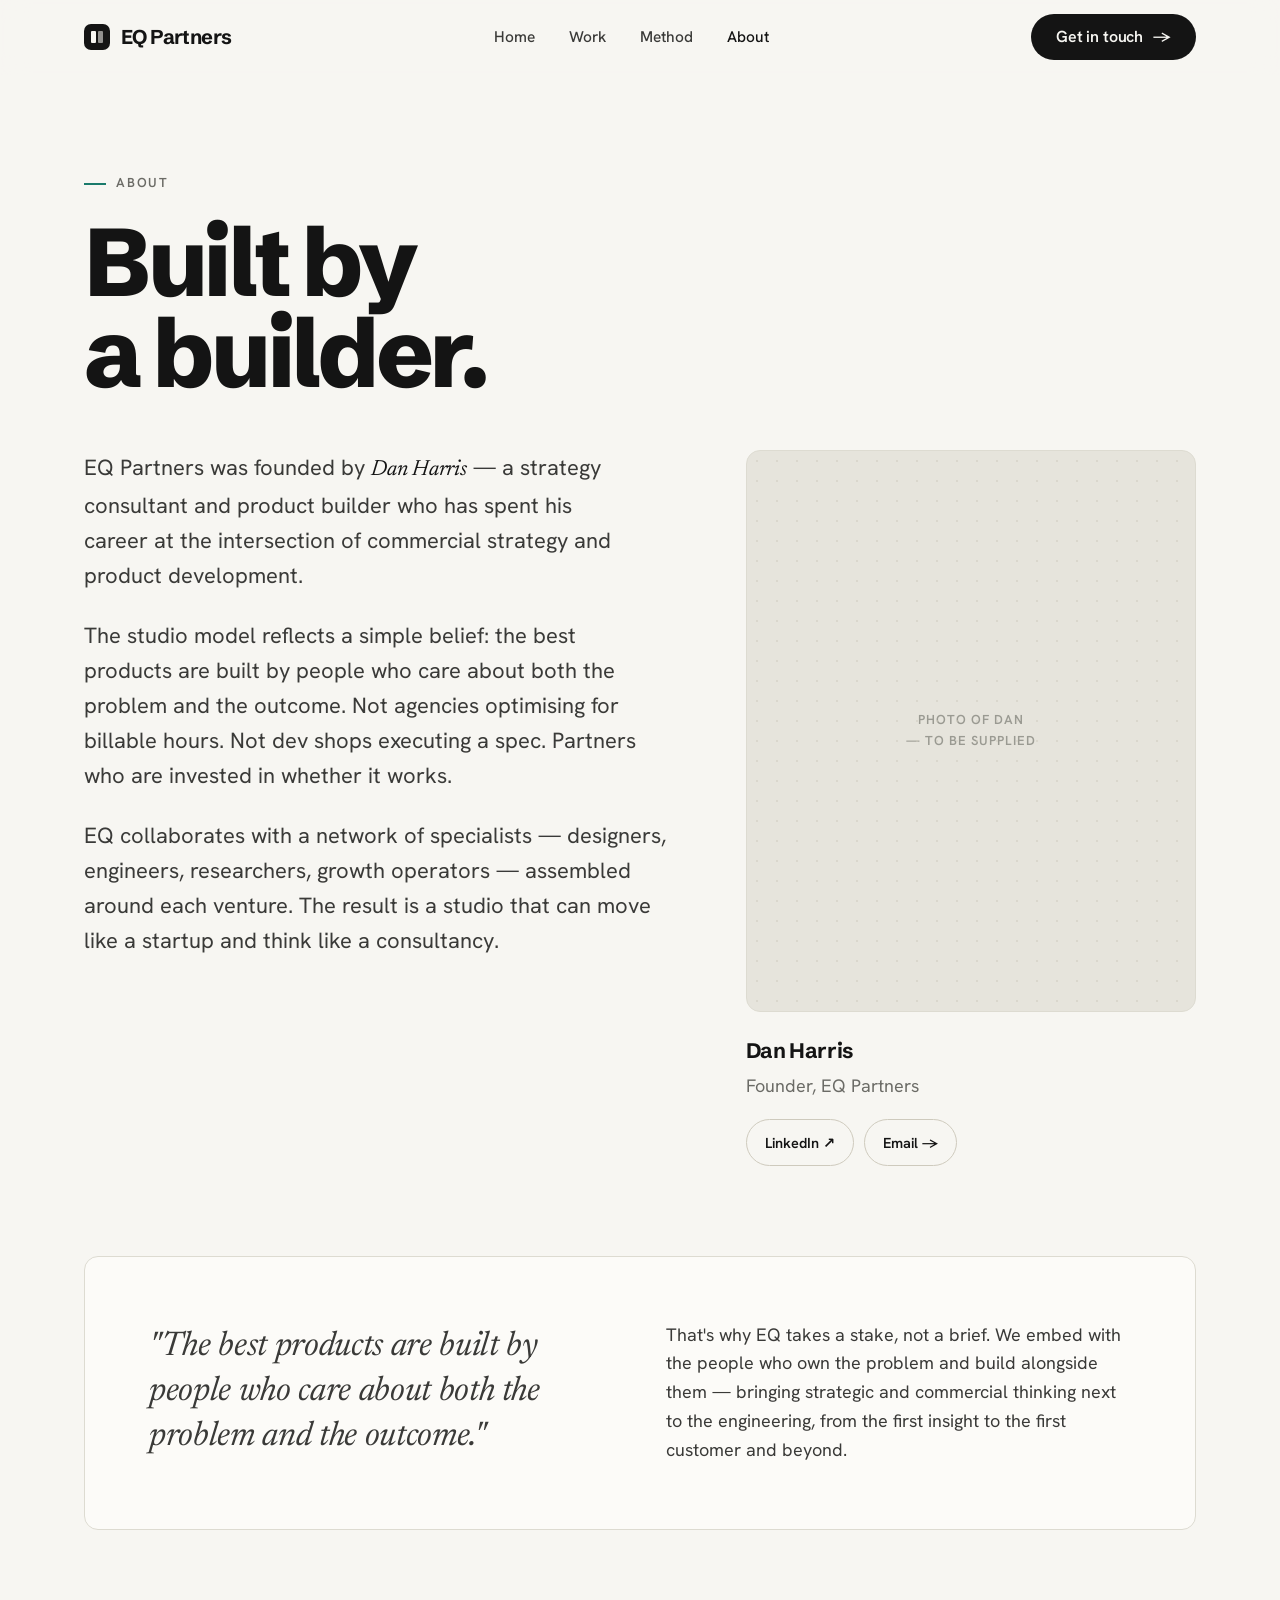
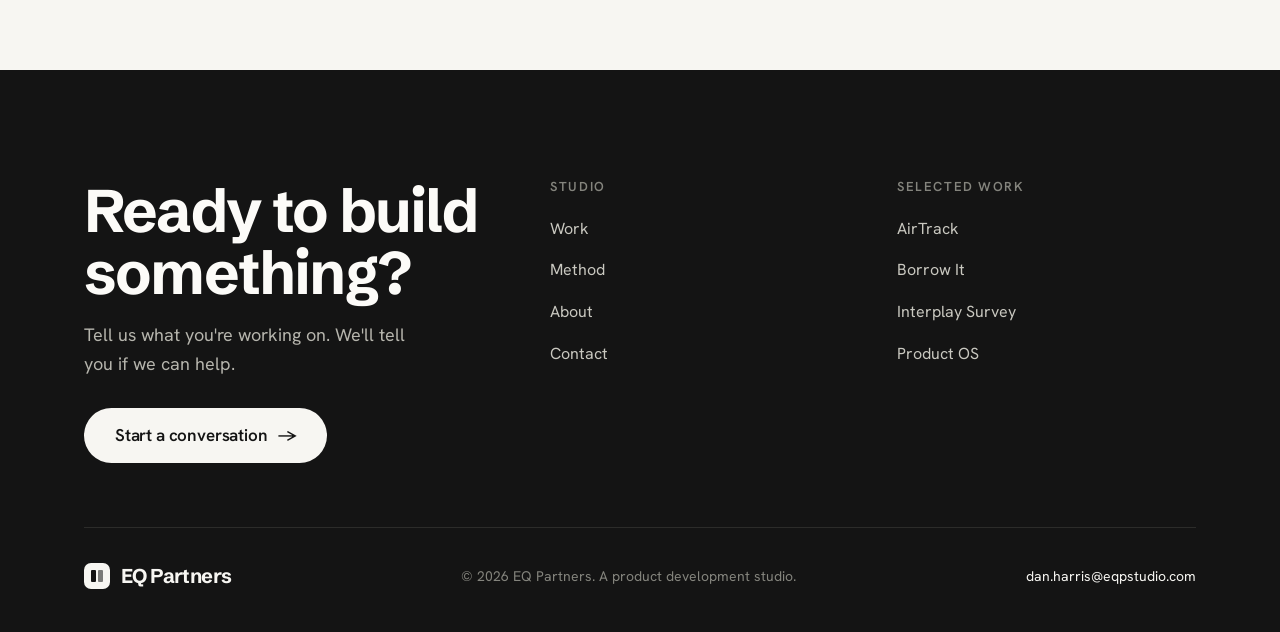
==== EQ Partners/about.html @ 7485a182 "Initial commit: EQ Partners website Co-Authored-By: Claude Sonnet 4.6 <noreply@anthropic.com>" ====
<!DOCTYPE html>
<html lang="en">
<head>
<meta charset="UTF-8" />
<meta name="viewport" content="width=device-width, initial-scale=1.0" />
<title>About — EQ Partners</title>
<meta name="description" content="EQ Partners was founded by Dan Harris — a strategy consultant and product builder working at the intersection of commercial strategy and product development." />
<link rel="preconnect" href="https://fonts.googleapis.com" />
<link rel="preconnect" href="https://fonts.gstatic.com" crossorigin />
<link href="https://fonts.googleapis.com/css2?family=Schibsted+Grotesk:wght@400;500;600;700;800&family=Hanken+Grotesk:wght@400;500;600;700&family=Newsreader:ital,opsz,wght@1,6..72,400;1,6..72,500&display=swap" rel="stylesheet" />
<link rel="stylesheet" href="styles.css" />
<style>
.page-hero { padding-top: clamp(48px, 7vw, 92px); padding-bottom: clamp(36px, 4vw, 52px); }
.page-hero h1 { font-size: clamp(44px, 7.5vw, 96px); font-weight: 800; letter-spacing: -0.045em; line-height: .95; margin-top: 22px; max-width: 12ch; }

.about-grid { display: grid; grid-template-columns: 1.3fr 1fr; gap: clamp(40px, 6vw, 80px); align-items: start; }
.about-copy p { font-size: clamp(19px, 2.1vw, 22px); color: var(--ink-2); line-height: 1.6; margin-bottom: 24px; max-width: 58ch; }
.about-copy p .serif-em { color: var(--ink); }
.about-copy p:last-child { margin-bottom: 0; }

.dan-card { position: sticky; top: 100px; }
.dan-photo { aspect-ratio: 4/5; border-radius: var(--radius); background: var(--paper-3); border: 1px solid var(--line); position: relative; overflow: hidden; display: grid; place-items: center; }
.dan-photo .ph { color: var(--ink-4); font-size: 13px; letter-spacing: .08em; text-transform: uppercase; font-weight: 600; text-align: center; }
.dan-photo::before { content:""; position:absolute; inset:0; background-image: radial-gradient(var(--line-2) 1.2px, transparent 1.3px); background-size: 20px 20px; opacity: .5; }
.dan-name { font-family: var(--display); font-weight: 700; font-size: 21px; letter-spacing: -0.02em; margin-top: 22px; }
.dan-role { color: var(--ink-3); margin-top: 4px; }
.dan-links { display: flex; gap: 10px; margin-top: 18px; }
.dan-links a { display: inline-flex; align-items: center; gap: 8px; padding: 11px 18px; border-radius: 100px; border: 1.5px solid var(--line-2); font-weight: 600; font-size: 14.5px; transition: .2s; }
.dan-links a:hover { border-color: var(--ink); }

.belief { background: var(--white); border: 1px solid var(--line); border-radius: var(--radius); padding: clamp(36px, 5vw, 64px); display: grid; grid-template-columns: 1fr 1fr; gap: clamp(24px,4vw,56px); align-items: center; }
.belief .q { font-family: var(--serif); font-style: italic; font-weight: 400; font-size: clamp(24px, 3.2vw, 34px); line-height: 1.32; letter-spacing: -0.01em; }
.belief p { color: var(--ink-2); font-size: 18px; line-height: 1.6; }
@media (max-width: 860px) {
  .about-grid { grid-template-columns: 1fr; }
  .dan-card { position: static; }
  .dan-photo { max-width: 360px; }
  .belief { grid-template-columns: 1fr; }
}
</style>
</head>
<body>

<header class="site-header">
  <nav class="nav wrap">
    <a class="brand" href="index.html" aria-label="EQ Partners home"><span class="mark" aria-hidden="true"></span> EQ Partners</a>
    <div class="nav-links">
      <a class="navitem" href="index.html">Home</a>
      <a class="navitem" href="work.html">Work</a>
      <a class="navitem" href="method.html">Method</a>
      <a class="navitem active" href="about.html">About</a>
    </div>
    <div class="nav-right">
      <a class="btn btn-primary" href="contact.html">Get in touch <span class="arrow">→</span></a>
      <button class="nav-toggle" aria-label="Toggle menu"><span></span></button>
    </div>
  </nav>
</header>

<main data-screen-label="About">

<section class="page-hero wrap">
  <span class="eyebrow reveal">About</span>
  <h1 class="reveal" data-delay="1">Built by a builder.</h1>
</section>

<section class="wrap" style="padding-bottom: clamp(56px,7vw,96px)">
  <div class="about-grid">
    <div class="about-copy reveal">
      <p>EQ Partners was founded by <span class="serif-em">Dan Harris</span> — a strategy consultant and product builder who has spent his career at the intersection of commercial strategy and product development.</p>
      <p>The studio model reflects a simple belief: the best products are built by people who care about both the problem and the outcome. Not agencies optimising for billable hours. Not dev shops executing a spec. Partners who are invested in whether it works.</p>
      <p>EQ collaborates with a network of specialists — designers, engineers, researchers, growth operators — assembled around each venture. The result is a studio that can move like a startup and think like a consultancy.</p>
    </div>

    <aside class="dan-card reveal" data-delay="1">
      <div class="dan-photo"><span class="ph">Photo of Dan<br />— to be supplied</span></div>
      <div class="dan-name">Dan Harris</div>
      <div class="dan-role">Founder, EQ Partners</div>
      <div class="dan-links">
        <a href="#" aria-label="Dan Harris on LinkedIn">LinkedIn ↗</a>
        <a href="mailto:dan.harris@eqpstudio.com">Email →</a>
      </div>
    </aside>
  </div>
</section>

<section class="section wrap" style="padding-top:0">
  <div class="belief reveal">
    <p class="q">"The best products are built by people who care about both the problem and the outcome."</p>
    <p>That's why EQ takes a stake, not a brief. We embed with the people who own the problem and build alongside them — bringing strategic and commercial thinking next to the engineering, from the first insight to the first customer and beyond.</p>
  </div>
</section>

</main>

<footer class="site-footer">
  <div class="wrap">
    <div class="footer-top">
      <div class="footer-cta">
        <h2>Ready to build something?</h2>
        <p>Tell us what you're working on. We'll tell you if we can help.</p>
        <a class="btn btn-primary btn-lg" href="contact.html">Start a conversation <span class="arrow">→</span></a>
      </div>
      <div class="footer-col">
        <h4>Studio</h4>
        <ul>
          <li><a href="work.html">Work</a></li>
          <li><a href="method.html">Method</a></li>
          <li><a href="about.html">About</a></li>
          <li><a href="contact.html">Contact</a></li>
        </ul>
      </div>
      <div class="footer-col">
        <h4>Selected work</h4>
        <ul>
          <li><a href="airtrack.html">AirTrack</a></li>
          <li><a href="work.html">Borrow It</a></li>
          <li><a href="work.html">Interplay Survey</a></li>
          <li><a href="work.html">Product OS</a></li>
        </ul>
      </div>
    </div>
    <div class="footer-bottom">
      <a class="brand" href="index.html"><span class="mark" aria-hidden="true"></span> EQ Partners</a>
      <span>© 2026 EQ Partners. A product development studio.</span>
      <a href="mailto:dan.harris@eqpstudio.com">dan.harris@eqpstudio.com</a>
    </div>
  </div>
</footer>

<script src="site.js"></script>
</body>
</html>
---- EQ Partners/styles.css ----
/* =========================================================
   EQ Partners — shared stylesheet
   Type: Schibsted Grotesk (display) · Hanken Grotesk (body)
         · Newsreader italic (editorial)
   ========================================================= */

:root {
  /* Core palette */
  --ink:        #141414;
  --ink-2:      #3a3a38;
  --ink-3:      #6b6b66;
  --ink-4:      #9a9a92;
  --paper:      #f7f6f2;
  --paper-2:    #efeee8;
  --paper-3:    #e6e4dc;
  --line:       #dddbd1;
  --line-2:     #cecabd;
  --white:      #fcfbf8;

  /* Accent — muted teal */
  --accent:     #1a7a6b;
  --accent-ink: #0f5a4e;
  --accent-soft:#e2efe9;

  /* Per-product hues */
  --borrow:   #bf6a2e;   /* warm amber  */
  --airtrack: #2b7e8c;   /* air cyan    */
  --interplay:#6a4f9c;   /* plum        */
  --os:       #2f3a36;   /* graphite    */

  /* Type */
  --display: "Schibsted Grotesk", system-ui, sans-serif;
  --body:    "Hanken Grotesk", system-ui, sans-serif;
  --serif:   "Newsreader", Georgia, serif;

  /* Layout */
  --maxw: 1240px;
  --gut:  clamp(20px, 5vw, 64px);
  --radius: 14px;

  --ease: cubic-bezier(0.22, 1, 0.36, 1);
}

*, *::before, *::after { box-sizing: border-box; }

html { -webkit-text-size-adjust: 100%; scroll-behavior: smooth; }

body {
  margin: 0;
  font-family: var(--body);
  background: var(--paper);
  color: var(--ink);
  font-size: 18px;
  line-height: 1.6;
  font-weight: 400;
  -webkit-font-smoothing: antialiased;
  text-rendering: optimizeLegibility;
}

::selection { background: var(--accent); color: #fff; }

img { max-width: 100%; display: block; }
a { color: inherit; text-decoration: none; }

h1, h2, h3, h4 {
  font-family: var(--display);
  font-weight: 700;
  letter-spacing: -0.02em;
  line-height: 1.02;
  margin: 0;
  text-wrap: balance;
}

p { margin: 0; text-wrap: pretty; }

/* ---------- Layout helpers ---------- */
.wrap { max-width: var(--maxw); margin-inline: auto; padding-inline: var(--gut); }
.section { padding-block: clamp(72px, 11vw, 150px); }

.eyebrow {
  font-family: var(--body);
  font-size: 13px;
  font-weight: 600;
  letter-spacing: 0.14em;
  text-transform: uppercase;
  color: var(--ink-3);
  display: inline-flex;
  align-items: center;
  gap: 10px;
}
.eyebrow::before {
  content: "";
  width: 22px; height: 1.5px;
  background: var(--accent);
  display: inline-block;
}

/* ---------- Buttons ---------- */
.btn {
  display: inline-flex;
  align-items: center;
  gap: 10px;
  font-family: var(--body);
  font-weight: 600;
  font-size: 16px;
  letter-spacing: -0.01em;
  padding: 14px 24px;
  border-radius: 100px;
  border: 1.5px solid transparent;
  cursor: pointer;
  transition: transform .35s var(--ease), background .25s, color .25s, border-color .25s;
  line-height: 1;
}
.btn .arrow { transition: transform .35s var(--ease); }
.btn:hover .arrow { transform: translateX(4px); }
.btn-primary { background: var(--ink); color: var(--paper); }
.btn-primary:hover { background: var(--accent-ink); }
.btn-ghost { background: transparent; color: var(--ink); border-color: var(--line-2); }
.btn-ghost:hover { border-color: var(--ink); }
.btn-lg { padding: 18px 30px; font-size: 17px; }
.btn { white-space: nowrap; }

/* Text link with animated underline */
.tlink {
  display: inline-flex;
  align-items: center;
  gap: 8px;
  font-weight: 600;
  color: var(--ink);
  position: relative;
}
.tlink .arrow { transition: transform .35s var(--ease); }
.tlink::after {
  content: ""; position: absolute; left: 0; bottom: -3px;
  width: 100%; height: 1.5px; background: currentColor;
  transform: scaleX(0); transform-origin: left;
  transition: transform .4s var(--ease);
}
.tlink:hover::after { transform: scaleX(1); }
.tlink:hover .arrow { transform: translateX(4px); }

/* ============================================================
   HEADER
   ============================================================ */
.site-header {
  position: sticky; top: 0; z-index: 100;
  background: color-mix(in srgb, var(--paper) 82%, transparent);
  backdrop-filter: blur(14px);
  -webkit-backdrop-filter: blur(14px);
  border-bottom: 1px solid transparent;
  transition: border-color .3s, background .3s;
}
.site-header.scrolled { border-bottom-color: var(--line); }
.nav {
  display: flex; align-items: center; justify-content: space-between;
  height: 74px;
}
.brand {
  display: flex; align-items: center; gap: 11px;
  font-family: var(--display);
  font-weight: 700; font-size: 20px; letter-spacing: -0.03em;
}
.brand .mark {
  width: 26px; height: 26px; border-radius: 7px;
  background: var(--ink); position: relative; flex: none;
}
.brand .mark::before, .brand .mark::after {
  content: ""; position: absolute; background: var(--paper);
}
.brand .mark::before { left: 7px; top: 7px; width: 5px; height: 12px; border-radius: 1px; }
.brand .mark::after  { left: 14px; top: 7px; width: 5px; height: 12px; border-radius: 1px; opacity: .55; }

.nav-links { display: flex; align-items: center; gap: 6px; }
.nav-links a.navitem {
  padding: 9px 14px; border-radius: 100px;
  font-weight: 500; font-size: 15.5px; color: var(--ink-2);
  transition: color .2s, background .2s;
}
.nav-links a.navitem:hover { color: var(--ink); background: var(--paper-2); }
.nav-links a.navitem.active { color: var(--ink); }
.nav-right { display: flex; align-items: center; gap: 18px; }

.nav-toggle {
  display: none; background: none; border: none; cursor: pointer;
  width: 42px; height: 42px; align-items: center; justify-content: center;
}
.nav-toggle span { position: relative; width: 20px; height: 1.6px; background: var(--ink); display: block; transition: .3s; }
.nav-toggle span::before, .nav-toggle span::after {
  content: ""; position: absolute; left: 0; width: 20px; height: 1.6px; background: var(--ink); transition: .3s;
}
.nav-toggle span::before { top: -6px; }
.nav-toggle span::after { top: 6px; }
body.menu-open .nav-toggle span { background: transparent; }
body.menu-open .nav-toggle span::before { top: 0; transform: rotate(45deg); }
body.menu-open .nav-toggle span::after { top: 0; transform: rotate(-45deg); }

/* ============================================================
   FOOTER
   ============================================================ */
.site-footer {
  background: var(--ink);
  color: var(--paper);
  padding-block: clamp(64px, 9vw, 110px) 40px;
}
.site-footer a { color: var(--paper); }
.footer-top {
  display: grid; grid-template-columns: 1.4fr 1fr 1fr; gap: 48px;
  padding-bottom: 64px; border-bottom: 1px solid #2c2c2a;
}
.footer-cta h2 { font-size: clamp(34px, 5vw, 60px); color: var(--white); letter-spacing: -0.03em; }
.footer-cta p { color: #b6b5ad; margin-top: 18px; max-width: 34ch; }
.footer-cta .btn-primary { background: var(--paper); color: var(--ink); margin-top: 30px; }
.footer-cta .btn-primary:hover { background: var(--accent); color: #fff; }
.footer-col h4 { font-family: var(--body); font-size: 13px; letter-spacing: .12em; text-transform: uppercase; color: #84847d; font-weight: 600; margin-bottom: 20px; }
.footer-col ul { list-style: none; margin: 0; padding: 0; display: flex; flex-direction: column; gap: 13px; }
.footer-col a { color: #c9c8c0; font-size: 16px; transition: color .2s; }
.footer-col a:hover { color: var(--white); }
.footer-bottom {
  display: flex; justify-content: space-between; align-items: center;
  padding-top: 32px; flex-wrap: wrap; gap: 16px;
  color: #84847d; font-size: 14px;
}
.footer-bottom .brand { color: var(--paper); }
.footer-bottom .brand .mark { background: var(--paper); }
.footer-bottom .brand .mark::before, .footer-bottom .brand .mark::after { background: var(--ink); }

/* ============================================================
   REVEAL ANIMATION
   ============================================================ */
.reveal { opacity: 0; transform: translateY(22px); transition: opacity .8s var(--ease), transform .8s var(--ease); }
.reveal.in { opacity: 1; transform: none; }
.reveal[data-delay="1"] { transition-delay: .08s; }
.reveal[data-delay="2"] { transition-delay: .16s; }
.reveal[data-delay="3"] { transition-delay: .24s; }
.reveal[data-delay="4"] { transition-delay: .32s; }
@media (prefers-reduced-motion: reduce) {
  .reveal { opacity: 1; transform: none; transition: none; }
  html { scroll-behavior: auto; }
}

/* ============================================================
   MOBILE NAV
   ============================================================ */
@media (max-width: 860px) {
  .nav-links {
    position: fixed; inset: 74px 0 auto 0;
    background: var(--paper); flex-direction: column; align-items: stretch;
    gap: 0; padding: 16px var(--gut) 30px;
    border-bottom: 1px solid var(--line);
    transform: translateY(-12px); opacity: 0; pointer-events: none;
    transition: .3s var(--ease);
  }
  body.menu-open .nav-links { transform: none; opacity: 1; pointer-events: auto; }
  .nav-links a.navitem { padding: 16px 6px; font-size: 19px; border-bottom: 1px solid var(--line); border-radius: 0; }
  .nav-right .btn { display: none; }
  .nav-toggle { display: inline-flex; }
}

/* ============================================================
   UTILITIES
   ============================================================ */
.muted { color: var(--ink-3); }
.serif-em { font-family: var(--serif); font-style: italic; font-weight: 400; letter-spacing: -0.01em; }
.divider { height: 1px; background: var(--line); border: 0; margin: 0; }

/* ============================================================
   SHARED COMPONENT: section heading row
   ============================================================ */
.sec-head { display: flex; justify-content: space-between; align-items: flex-end; gap: 24px; margin-bottom: clamp(40px, 6vw, 72px); flex-wrap: wrap; }
.sec-head h2 { font-size: clamp(30px, 4.2vw, 50px); max-width: 18ch; }
.sec-head .lead { color: var(--ink-3); max-width: 40ch; }

/* ============================================================
   SHARED COMPONENT: work cards grid
   ============================================================ */
.work-grid { display: grid; grid-template-columns: 1fr 1fr; gap: clamp(20px, 2.5vw, 32px); }
.work-card {
  position: relative; display: flex; flex-direction: column;
  background: var(--white); border: 1px solid var(--line);
  border-radius: var(--radius); overflow: hidden;
  transition: transform .5s var(--ease), box-shadow .5s var(--ease), border-color .3s;
}
.work-card:hover { transform: translateY(-5px); box-shadow: 0 24px 50px -28px rgba(20,20,20,.32); border-color: var(--line-2); }
.work-thumb {
  aspect-ratio: 16 / 10; position: relative; overflow: hidden;
  background: var(--prod, var(--ink));
  display: flex; align-items: flex-end; padding: 26px;
}
.work-thumb .ph-label {
  position: absolute; top: 18px; left: 18px;
  font-size: 11.5px; letter-spacing: .1em; text-transform: uppercase; font-weight: 600;
  color: rgba(255,255,255,.6); display: flex; align-items: center; gap: 7px;
}
.work-thumb .ph-label::before { content: ""; width: 6px; height: 6px; border-radius: 50%; background: currentColor; }
.work-thumb .thumb-art { position: absolute; inset: 0; opacity: .9; }
.work-thumb .wm {
  position: relative; font-family: var(--display); font-weight: 700;
  font-size: clamp(26px, 3.5vw, 40px); color: #fff; letter-spacing: -0.03em; z-index: 2;
}
.work-body { padding: 26px 28px 30px; display: flex; flex-direction: column; gap: 14px; flex: 1; }
.work-tags { display: flex; gap: 8px; flex-wrap: wrap; }
.tag {
  font-size: 12px; font-weight: 600; letter-spacing: .03em;
  padding: 5px 11px; border-radius: 100px; background: var(--paper-2); color: var(--ink-2);
}
.work-body h3 { font-size: 25px; letter-spacing: -0.025em; }
.work-body .desc { color: var(--ink-3); font-size: 16px; line-height: 1.5; }
.work-foot { margin-top: auto; padding-top: 18px; border-top: 1px solid var(--line); display: flex; justify-content: space-between; align-items: center; gap: 16px; }
.work-metric { font-family: var(--display); font-weight: 700; font-size: 16px; color: var(--ink); letter-spacing: -0.01em; }
.work-metric span { color: var(--ink-3); font-family: var(--body); font-weight: 500; font-size: 13.5px; display: block; letter-spacing: 0; }
.work-foot .go { width: 38px; height: 38px; border-radius: 50%; border: 1.5px solid var(--line-2); display: grid; place-items: center; transition: .35s var(--ease); flex: none; }
.work-card:hover .work-foot .go { background: var(--ink); border-color: var(--ink); color: var(--paper); transform: rotate(-45deg); }

/* Abstract thumb arts (CSS only — restrained) */
.art-lines { background-image: repeating-linear-gradient(115deg, rgba(255,255,255,.10) 0 2px, transparent 2px 22px); }
.art-dots { background-image: radial-gradient(rgba(255,255,255,.22) 1.3px, transparent 1.4px); background-size: 22px 22px; }
.art-grid { background-image: linear-gradient(rgba(255,255,255,.12) 1px, transparent 1px), linear-gradient(90deg, rgba(255,255,255,.12) 1px, transparent 1px); background-size: 30px 30px; }
.art-rings { background: radial-gradient(circle at 78% 30%, rgba(255,255,255,.18), transparent 42%), radial-gradient(circle at 78% 30%, transparent 26%, rgba(255,255,255,.10) 27%, transparent 28%); }

@media (max-width: 720px) { .work-grid { grid-template-columns: 1fr; } }

/* ============================================================
   CASE STUDY TEMPLATE
   ============================================================ */
.cs-hero { padding-top: clamp(40px, 6vw, 76px); padding-bottom: clamp(40px, 5vw, 64px); }
.cs-back { display: inline-flex; align-items: center; gap: 8px; font-weight: 600; font-size: 14.5px; color: var(--ink-3); transition: color .2s; }
.cs-back:hover { color: var(--ink); }
.cs-back .arrow { transition: transform .35s var(--ease); }
.cs-back:hover .arrow { transform: translateX(-4px); }
.cs-tags { display: flex; gap: 8px; flex-wrap: wrap; margin: 26px 0 0; }
.cs-hero h1 { font-size: clamp(40px, 6.5vw, 82px); font-weight: 800; letter-spacing: -0.04em; line-height: .98; margin-top: 22px; max-width: 16ch; }
.cs-hero .lede { font-size: clamp(19px, 2.2vw, 23px); color: var(--ink-2); max-width: 56ch; margin-top: 28px; line-height: 1.5; }

/* hero banner */
.cs-banner { aspect-ratio: 21 / 9; border-radius: var(--radius); margin-top: clamp(40px, 5vw, 64px); position: relative; overflow: hidden; background: var(--prod, var(--ink)); display: flex; align-items: flex-end; padding: clamp(24px, 4vw, 48px); }
.cs-banner .ph-label { position: absolute; top: 22px; left: 24px; font-size: 12px; letter-spacing: .1em; text-transform: uppercase; font-weight: 600; color: rgba(255,255,255,.62); display: flex; align-items: center; gap: 8px; }
.cs-banner .ph-label::before { content:""; width:7px; height:7px; border-radius:50%; background: currentColor; }
.cs-banner .wm { position: relative; z-index: 2; font-family: var(--display); font-weight: 800; font-size: clamp(40px, 8vw, 92px); color: #fff; letter-spacing: -0.04em; }
.cs-banner .thumb-art { position: absolute; inset: 0; }

/* meta bar */
.cs-meta { display: grid; grid-template-columns: repeat(4, 1fr); gap: 0; border: 1px solid var(--line); border-radius: var(--radius); overflow: hidden; background: var(--white); }
.cs-meta .m { padding: 24px 26px; border-right: 1px solid var(--line); }
.cs-meta .m:last-child { border-right: 0; }
.cs-meta .k { font-size: 12px; letter-spacing: .1em; text-transform: uppercase; font-weight: 600; color: var(--ink-4); }
.cs-meta .v { font-family: var(--display); font-weight: 600; font-size: 17px; margin-top: 9px; letter-spacing: -0.01em; line-height: 1.25; }

/* content body: two column with sticky aside */
.cs-body { display: grid; grid-template-columns: 1fr 320px; gap: clamp(40px, 6vw, 88px); align-items: start; }
.cs-block { margin-bottom: clamp(40px, 5vw, 64px); }
.cs-block:last-child { margin-bottom: 0; }
.cs-block .label { font-size: 13px; letter-spacing: .12em; text-transform: uppercase; font-weight: 600; color: var(--accent); margin-bottom: 18px; }
.cs-block h2 { font-size: clamp(26px, 3.2vw, 38px); letter-spacing: -0.03em; margin-bottom: 20px; max-width: 22ch; }
.cs-block p { color: var(--ink-2); font-size: 18px; line-height: 1.62; margin-bottom: 16px; max-width: 64ch; }
.cs-block p:last-child { margin-bottom: 0; }
.cs-disc { display: flex; flex-wrap: wrap; gap: 10px; margin-top: 24px; }
.cs-disc .tag { background: var(--white); border: 1px solid var(--line); }

.cs-aside { position: sticky; top: 100px; display: flex; flex-direction: column; gap: 14px; }
.cs-stat { background: var(--white); border: 1px solid var(--line); border-radius: 12px; padding: 22px 24px; }
.cs-stat .num { font-family: var(--display); font-weight: 700; font-size: 32px; letter-spacing: -0.03em; color: var(--ink); }
.cs-stat .num .accent { color: var(--prod, var(--accent)); }
.cs-stat .desc { color: var(--ink-3); font-size: 14.5px; margin-top: 6px; line-height: 1.4; }

/* outcomes list */
.outcomes { list-style: none; padding: 0; margin: 0; display: grid; gap: 0; }
.outcomes li { display: flex; gap: 18px; padding: 20px 0; border-top: 1px solid var(--line); align-items: baseline; }
.outcomes li:last-child { border-bottom: 1px solid var(--line); }
.outcomes .on { font-family: var(--display); font-weight: 700; font-size: 14px; color: var(--prod, var(--accent)); flex: none; width: 32px; }
.outcomes .ot { font-size: 18px; color: var(--ink); line-height: 1.45; }
.outcomes .ot span { color: var(--ink-3); }

/* pull quote */
.cs-quote { background: var(--ink); color: var(--paper); border-radius: var(--radius); padding: clamp(40px, 6vw, 72px); position: relative; overflow: hidden; }
.cs-quote::after { content:""; position:absolute; inset:0; background: radial-gradient(100% 120% at 0% 0%, color-mix(in srgb, var(--prod, var(--accent)) 32%, transparent), transparent 55%); }
.cs-quote blockquote { margin: 0; position: relative; z-index: 1; }
.cs-quote .q { font-family: var(--serif); font-style: italic; font-weight: 400; font-size: clamp(24px, 3.6vw, 38px); line-height: 1.3; letter-spacing: -0.01em; color: var(--white); max-width: 28ch; }
.cs-quote .cite { margin-top: 28px; font-family: var(--body); font-size: 15px; color: #b6b5ad; font-weight: 500; }

/* next project */
.cs-next { border-top: 1px solid var(--line); }
.cs-next a { display: flex; justify-content: space-between; align-items: center; padding: clamp(36px, 5vw, 60px) 0; gap: 24px; }
.cs-next .lbl { font-size: 13px; letter-spacing: .12em; text-transform: uppercase; color: var(--ink-4); font-weight: 600; }
.cs-next .nm { font-family: var(--display); font-weight: 700; font-size: clamp(32px, 5vw, 56px); letter-spacing: -0.03em; margin-top: 10px; transition: color .3s; }
.cs-next a:hover .nm { color: var(--accent); }
.cs-next .go { width: 56px; height: 56px; border-radius: 50%; border: 1.5px solid var(--line-2); display: grid; place-items: center; font-size: 22px; flex: none; transition: .35s var(--ease); }
.cs-next a:hover .go { background: var(--ink); border-color: var(--ink); color: var(--paper); transform: rotate(-45deg); }

@media (max-width: 900px) {
  .cs-meta { grid-template-columns: 1fr 1fr; }
  .cs-meta .m:nth-child(2) { border-right: 0; }
  .cs-meta .m:nth-child(1), .cs-meta .m:nth-child(2) { border-bottom: 1px solid var(--line); }
  .cs-body { grid-template-columns: 1fr; gap: 40px; }
  .cs-aside { position: static; flex-direction: row; flex-wrap: wrap; }
  .cs-aside .cs-stat { flex: 1; min-width: 180px; }
}
@media (max-width: 520px) {
  .cs-meta { grid-template-columns: 1fr; }
  .cs-meta .m { border-right: 0; border-bottom: 1px solid var(--line); }
  .cs-meta .m:last-child { border-bottom: 0; }
}
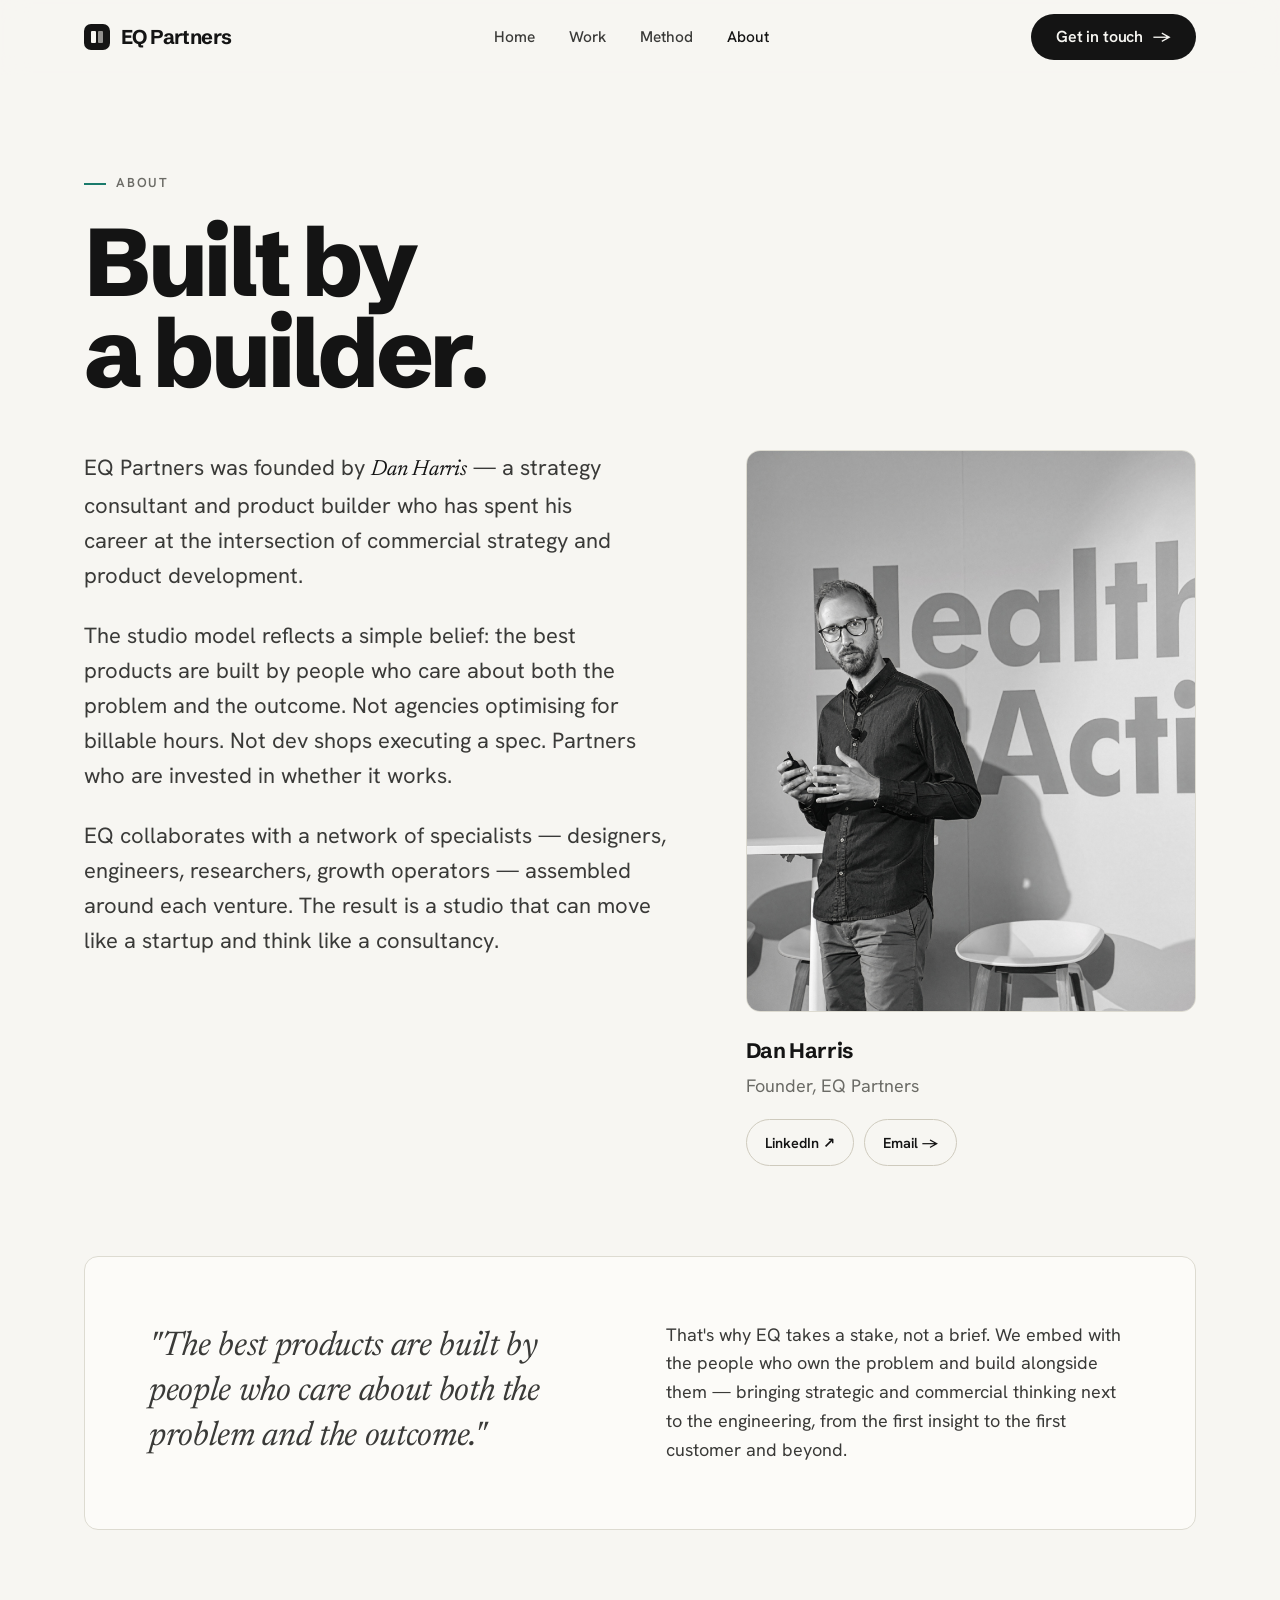
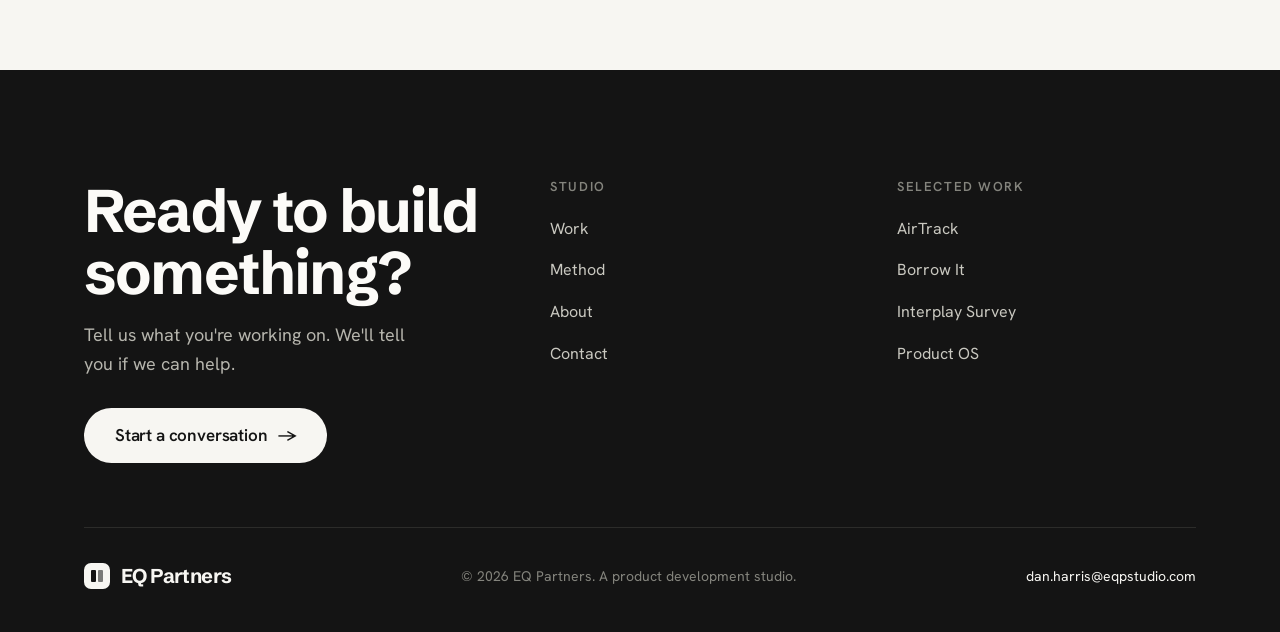
==== commit d58f11fb: "Add Dan Harris photo to About page Co-Authored-By: Claude Sonnet 4.6 <noreply@anthropic.com>" ====
--- a/EQ Partners/about.html
+++ b/EQ Partners/about.html
@@ -19,9 +19,9 @@
 .about-copy p:last-child { margin-bottom: 0; }
 
 .dan-card { position: sticky; top: 100px; }
-.dan-photo { aspect-ratio: 4/5; border-radius: var(--radius); background: var(--paper-3); border: 1px solid var(--line); position: relative; overflow: hidden; display: grid; place-items: center; }
-.dan-photo .ph { color: var(--ink-4); font-size: 13px; letter-spacing: .08em; text-transform: uppercase; font-weight: 600; text-align: center; }
-.dan-photo::before { content:""; position:absolute; inset:0; background-image: radial-gradient(var(--line-2) 1.2px, transparent 1.3px); background-size: 20px 20px; opacity: .5; }
+.dan-photo { aspect-ratio: 4/5; border-radius: var(--radius); border: 1px solid var(--line); position: relative; overflow: hidden; }
+.dan-photo img { width: 100%; height: 100%; object-fit: cover; object-position: center 15%; display: block; transition: transform .6s ease; }
+.dan-photo:hover img { transform: scale(1.03); }
 .dan-name { font-family: var(--display); font-weight: 700; font-size: 21px; letter-spacing: -0.02em; margin-top: 22px; }
 .dan-role { color: var(--ink-3); margin-top: 4px; }
 .dan-links { display: flex; gap: 10px; margin-top: 18px; }
@@ -73,7 +73,7 @@
     </div>
 
     <aside class="dan-card reveal" data-delay="1">
-      <div class="dan-photo"><span class="ph">Photo of Dan<br />— to be supplied</span></div>
+      <div class="dan-photo"><img src="DanHarrisCannes.jpg" alt="Dan Harris, Founder of EQ Partners" /></div>
       <div class="dan-name">Dan Harris</div>
       <div class="dan-role">Founder, EQ Partners</div>
       <div class="dan-links">
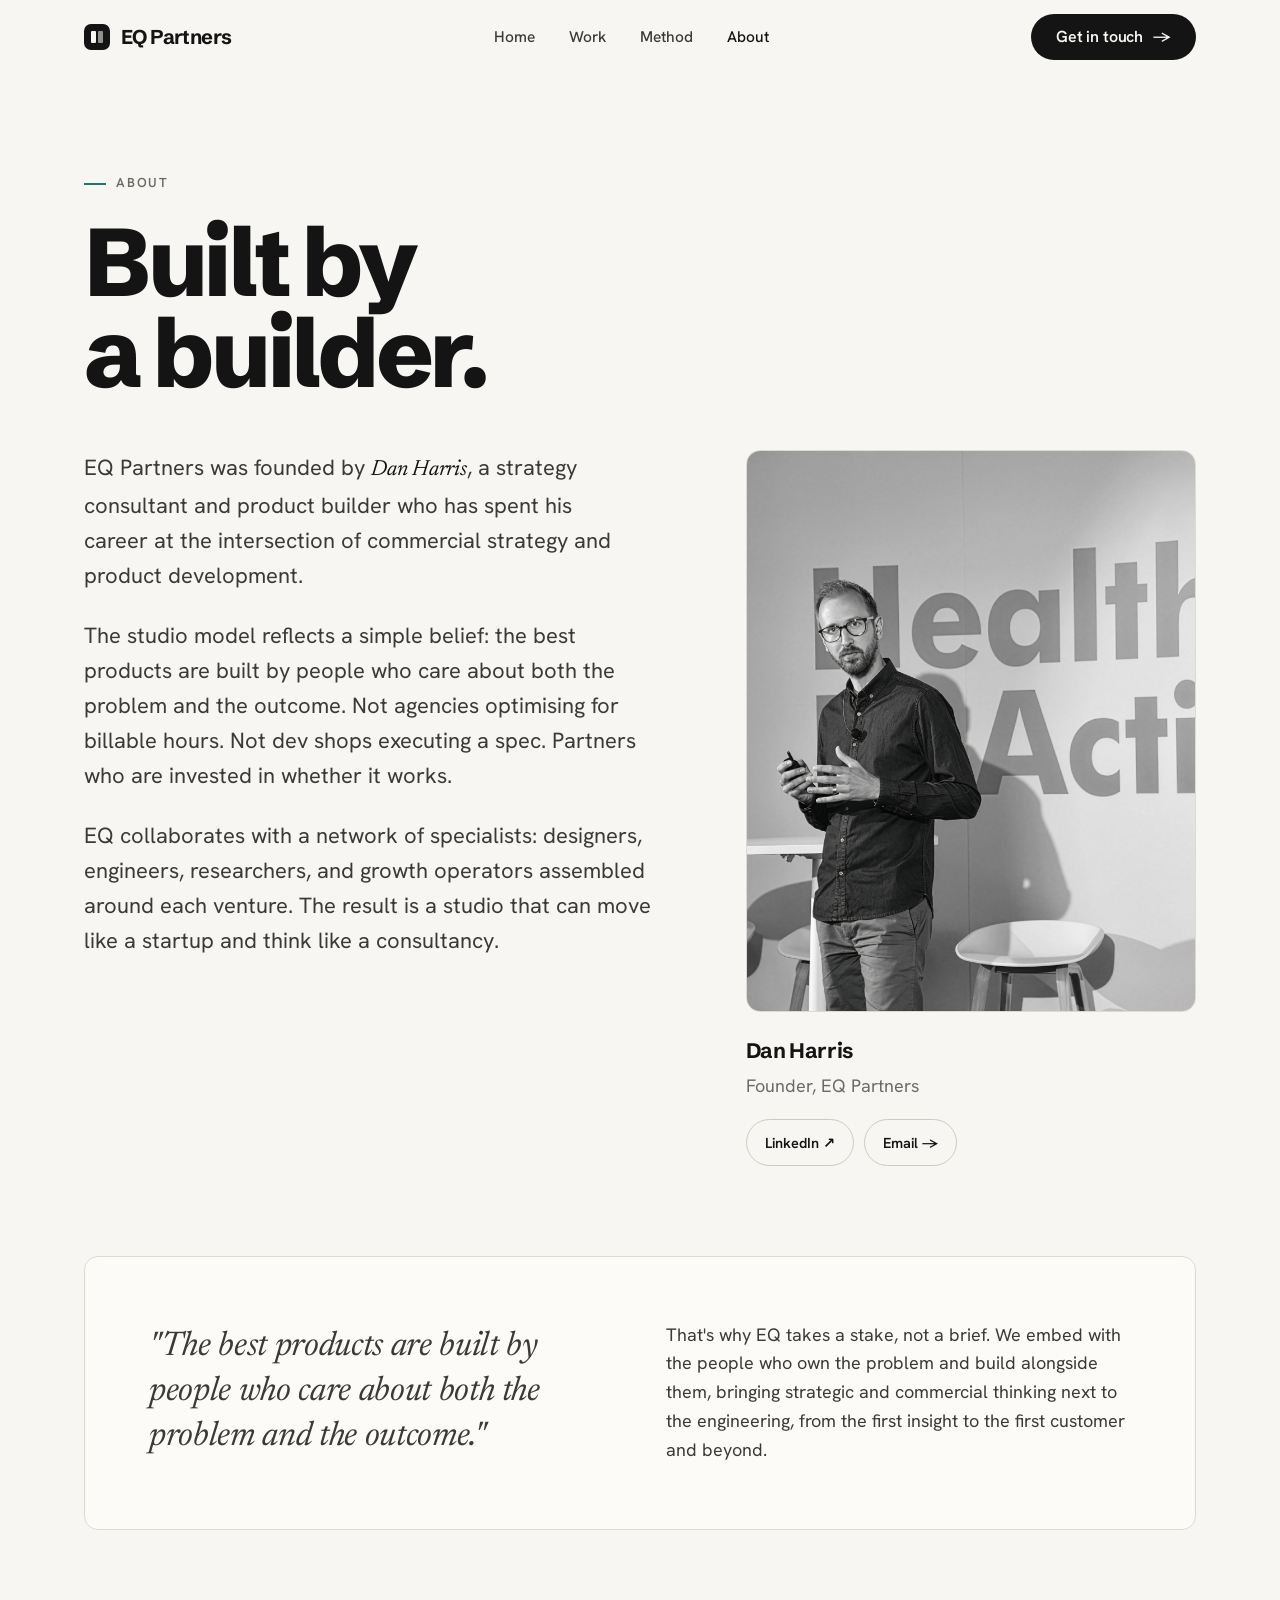
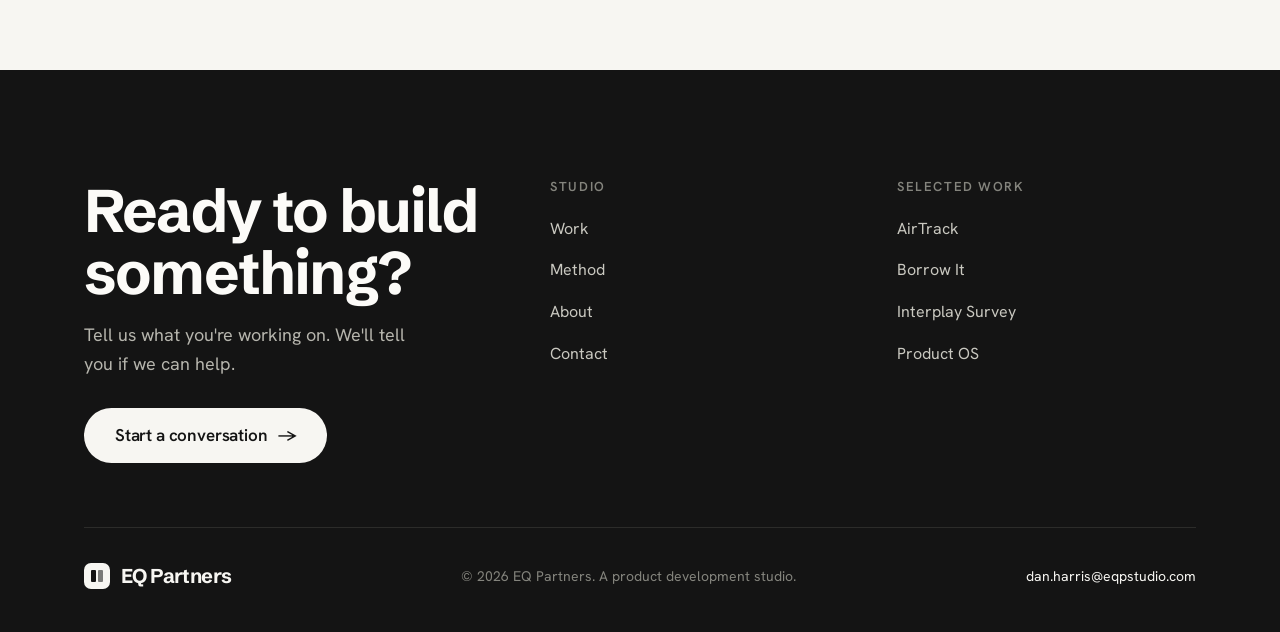
==== commit 083a10ff: "Remove all em dashes from copy across all pages Replace with commas, colons, semicolons, or parenthe" ====
--- a/EQ Partners/about.html
+++ b/EQ Partners/about.html
@@ -3,8 +3,8 @@
 <head>
 <meta charset="UTF-8" />
 <meta name="viewport" content="width=device-width, initial-scale=1.0" />
-<title>About — EQ Partners</title>
-<meta name="description" content="EQ Partners was founded by Dan Harris — a strategy consultant and product builder working at the intersection of commercial strategy and product development." />
+<title>About | EQ Partners</title>
+<meta name="description" content="EQ Partners was founded by Dan Harris, a strategy consultant and product builder working at the intersection of commercial strategy and product development." />
 <link rel="preconnect" href="https://fonts.googleapis.com" />
 <link rel="preconnect" href="https://fonts.gstatic.com" crossorigin />
 <link href="https://fonts.googleapis.com/css2?family=Schibsted+Grotesk:wght@400;500;600;700;800&family=Hanken+Grotesk:wght@400;500;600;700&family=Newsreader:ital,opsz,wght@1,6..72,400;1,6..72,500&display=swap" rel="stylesheet" />
@@ -67,9 +67,9 @@
 <section class="wrap" style="padding-bottom: clamp(56px,7vw,96px)">
   <div class="about-grid">
     <div class="about-copy reveal">
-      <p>EQ Partners was founded by <span class="serif-em">Dan Harris</span> — a strategy consultant and product builder who has spent his career at the intersection of commercial strategy and product development.</p>
+      <p>EQ Partners was founded by <span class="serif-em">Dan Harris</span>, a strategy consultant and product builder who has spent his career at the intersection of commercial strategy and product development.</p>
       <p>The studio model reflects a simple belief: the best products are built by people who care about both the problem and the outcome. Not agencies optimising for billable hours. Not dev shops executing a spec. Partners who are invested in whether it works.</p>
-      <p>EQ collaborates with a network of specialists — designers, engineers, researchers, growth operators — assembled around each venture. The result is a studio that can move like a startup and think like a consultancy.</p>
+      <p>EQ collaborates with a network of specialists: designers, engineers, researchers, and growth operators assembled around each venture. The result is a studio that can move like a startup and think like a consultancy.</p>
     </div>
 
     <aside class="dan-card reveal" data-delay="1">
@@ -87,7 +87,7 @@
 <section class="section wrap" style="padding-top:0">
   <div class="belief reveal">
     <p class="q">"The best products are built by people who care about both the problem and the outcome."</p>
-    <p>That's why EQ takes a stake, not a brief. We embed with the people who own the problem and build alongside them — bringing strategic and commercial thinking next to the engineering, from the first insight to the first customer and beyond.</p>
+    <p>That's why EQ takes a stake, not a brief. We embed with the people who own the problem and build alongside them, bringing strategic and commercial thinking next to the engineering, from the first insight to the first customer and beyond.</p>
   </div>
 </section>
 
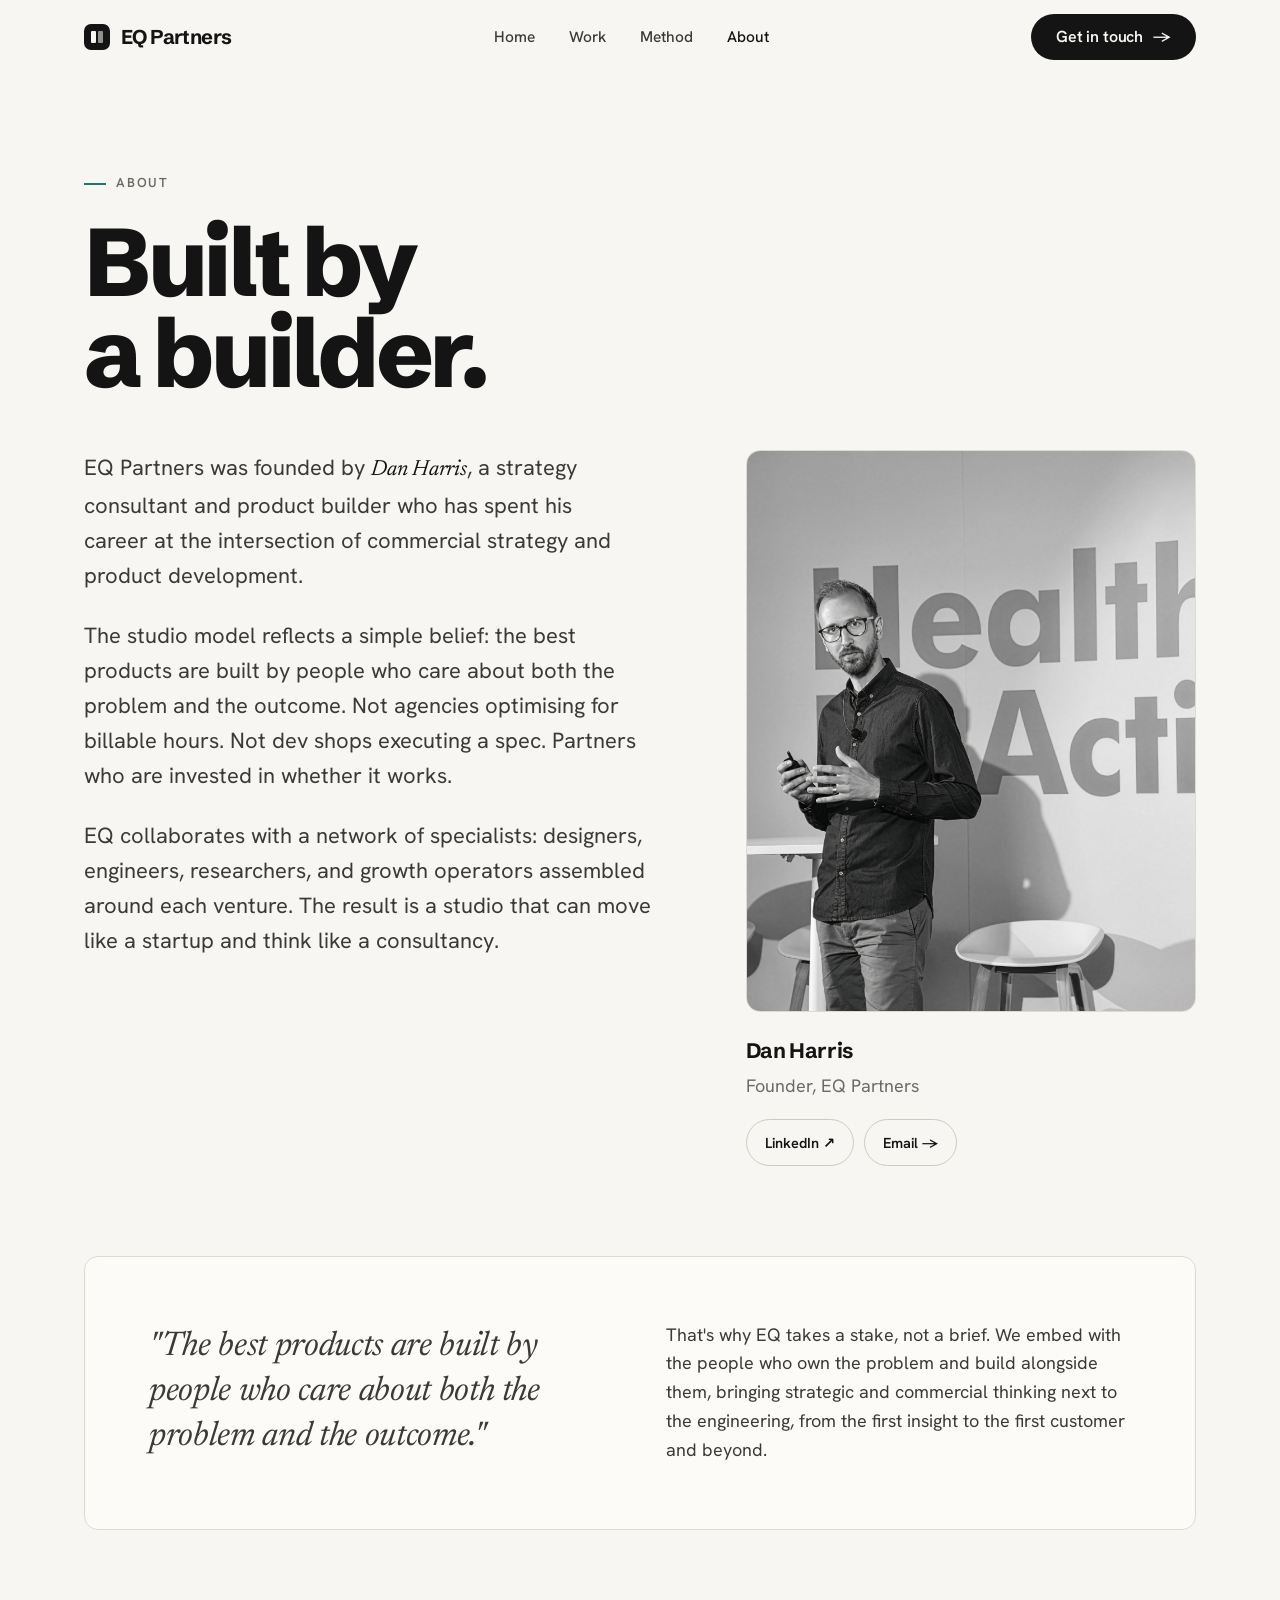
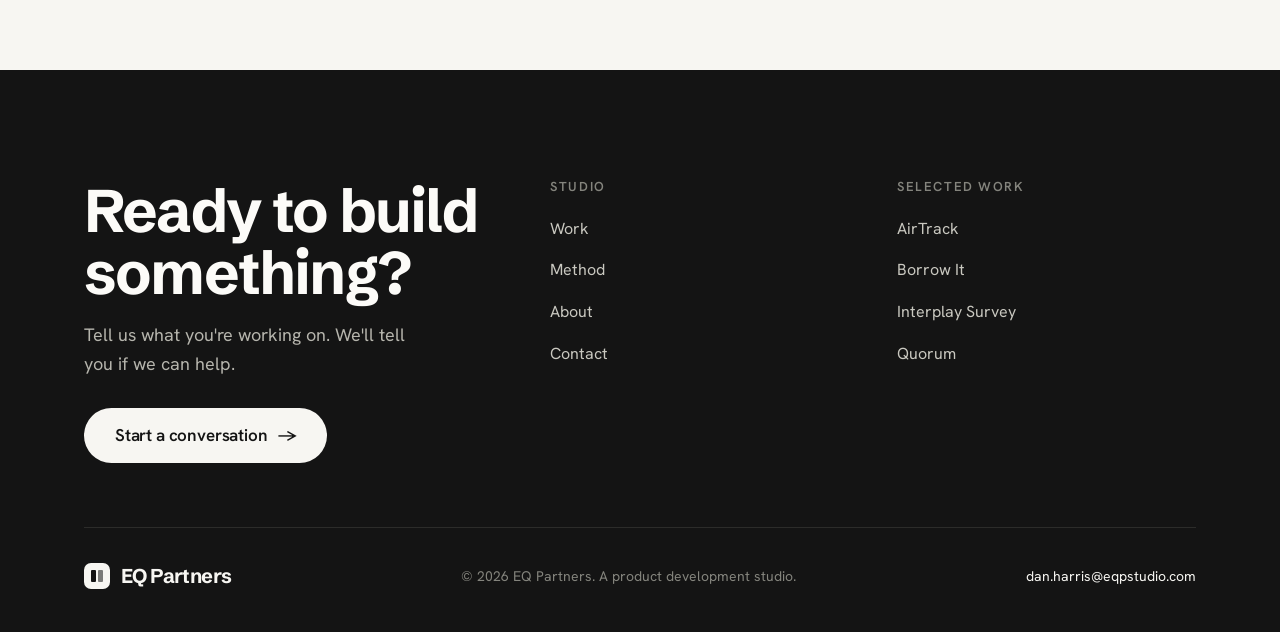
==== commit edd4096a: "Rename Product OS to Quorum across all pages Co-Authored-By: Claude Sonnet 4.6 <noreply@anthropic.co" ====
--- a/EQ Partners/about.html
+++ b/EQ Partners/about.html
@@ -116,7 +116,7 @@
           <li><a href="airtrack.html">AirTrack</a></li>
           <li><a href="work.html">Borrow It</a></li>
           <li><a href="work.html">Interplay Survey</a></li>
-          <li><a href="work.html">Product OS</a></li>
+          <li><a href="work.html">Quorum</a></li>
         </ul>
       </div>
     </div>
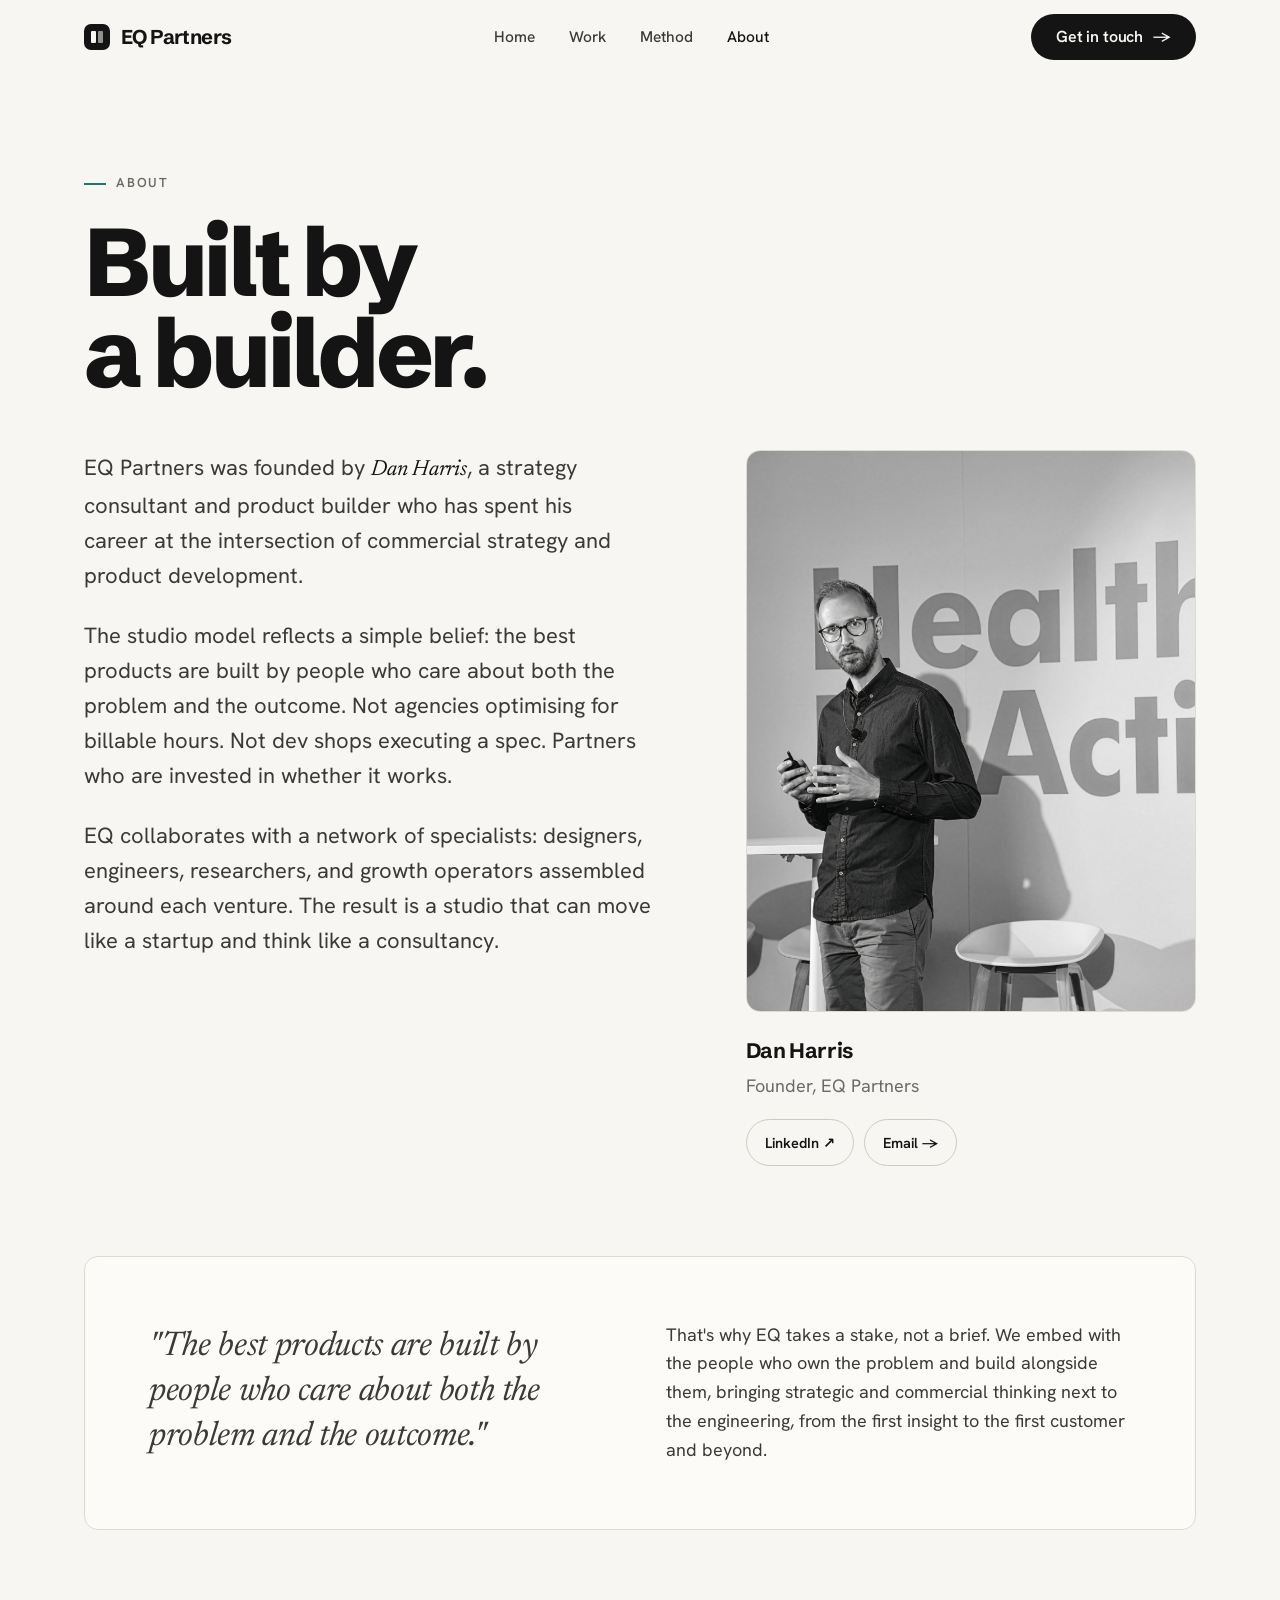
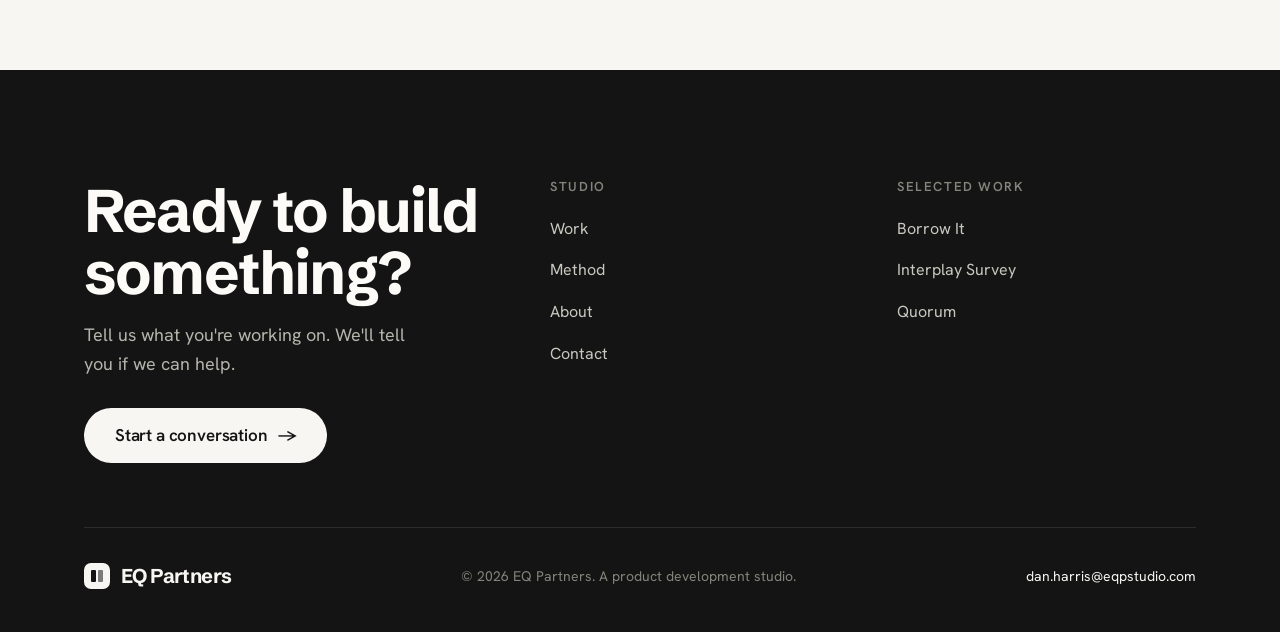
==== commit 93332c60: "Remove AirTrack from site (card, links, footer references) airtrack.html retained locally but all li" ====
--- a/EQ Partners/about.html
+++ b/EQ Partners/about.html
@@ -113,7 +113,7 @@
       <div class="footer-col">
         <h4>Selected work</h4>
         <ul>
-          <li><a href="airtrack.html">AirTrack</a></li>
+
           <li><a href="work.html">Borrow It</a></li>
           <li><a href="work.html">Interplay Survey</a></li>
           <li><a href="work.html">Quorum</a></li>
--- a/EQ Partners/styles.css
+++ b/EQ Partners/styles.css
@@ -293,10 +293,13 @@
 }
 .work-thumb .ph-label::before { content: ""; width: 6px; height: 6px; border-radius: 50%; background: currentColor; }
 .work-thumb .thumb-art { position: absolute; inset: 0; opacity: .9; }
+.work-thumb .thumb-img { position: absolute; inset: 0; width: 100%; height: 100%; object-fit: cover; object-position: top center; opacity: .92; transition: transform .6s ease; }
+.work-card:hover .thumb-img { transform: scale(1.04); }
 .work-thumb .wm {
   position: relative; font-family: var(--display); font-weight: 700;
   font-size: clamp(26px, 3.5vw, 40px); color: #fff; letter-spacing: -0.03em; z-index: 2;
 }
+.work-thumb .wm-logo { position: relative; z-index: 2; height: clamp(20px, 2vw, 26px); width: auto; max-width: 150px; filter: brightness(0) invert(1); opacity: .9; }
 .work-body { padding: 26px 28px 30px; display: flex; flex-direction: column; gap: 14px; flex: 1; }
 .work-tags { display: flex; gap: 8px; flex-wrap: wrap; }
 .tag {
@@ -337,6 +340,8 @@
 .cs-banner .ph-label::before { content:""; width:7px; height:7px; border-radius:50%; background: currentColor; }
 .cs-banner .wm { position: relative; z-index: 2; font-family: var(--display); font-weight: 800; font-size: clamp(40px, 8vw, 92px); color: #fff; letter-spacing: -0.04em; }
 .cs-banner .thumb-art { position: absolute; inset: 0; }
+.cs-banner .thumb-img { position: absolute; inset: 0; width: 100%; height: 100%; object-fit: cover; object-position: top center; }
+.cs-banner .wm-logo { position: relative; z-index: 2; height: clamp(28px, 3.5vw, 44px); width: auto; max-width: 220px; filter: brightness(0) invert(1); opacity: .9; }
 
 /* meta bar */
 .cs-meta { display: grid; grid-template-columns: repeat(4, 1fr); gap: 0; border: 1px solid var(--line); border-radius: var(--radius); overflow: hidden; background: var(--white); }
